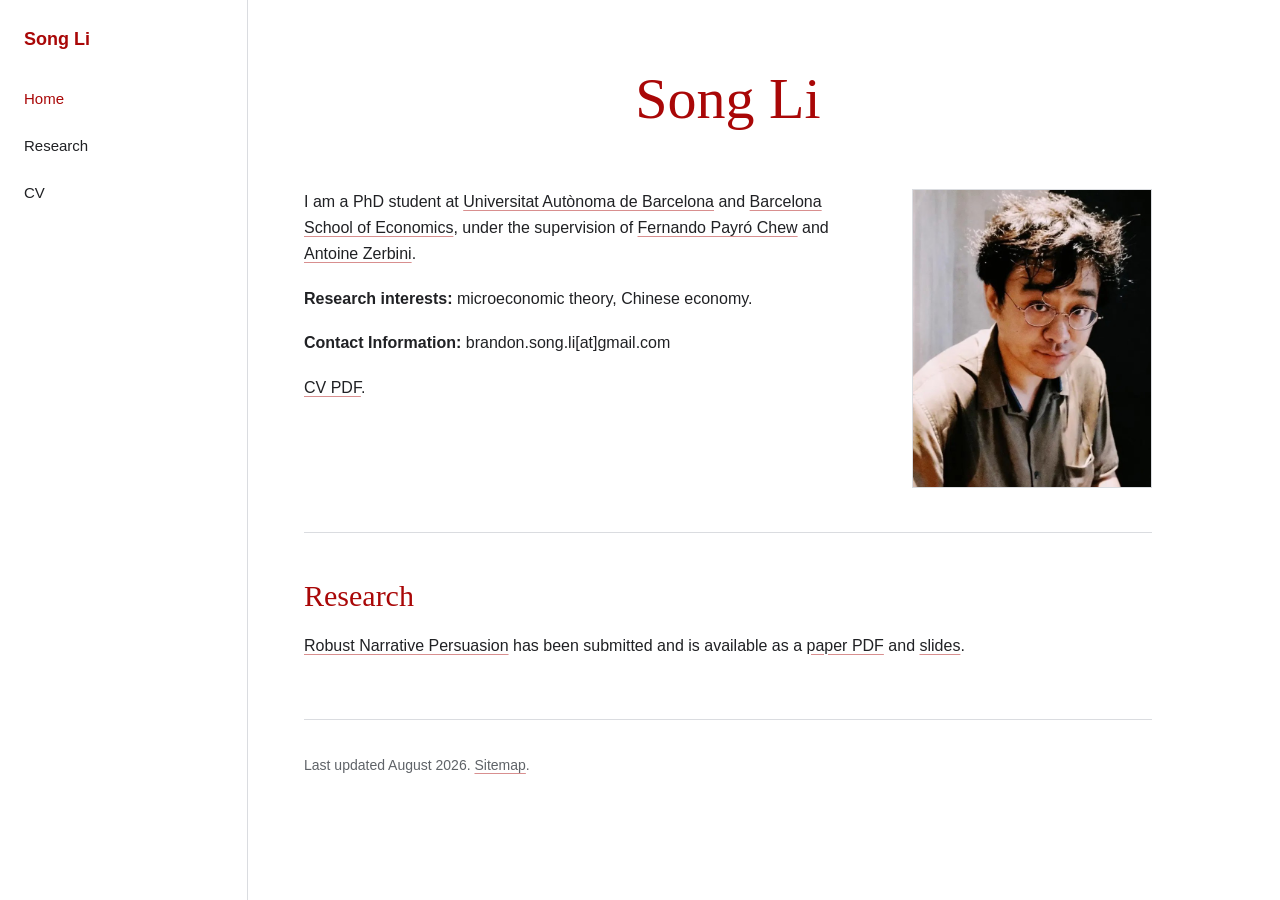
==== index.html @ fd22aeae "Correct accents in supervisor and university names" ====
<!doctype html>
<html lang="en">
<head>
  <meta charset="utf-8">
  <!-- Google tag (gtag.js) -->
  <script async src="https://www.googletagmanager.com/gtag/js?id=G-BRMDMRXZ8V"></script>
  <script>
    window.dataLayer = window.dataLayer || [];
    function gtag(){dataLayer.push(arguments);}
    gtag('js', new Date());

    gtag('config', 'G-BRMDMRXZ8V');
  </script>
  <meta name="viewport" content="width=device-width, initial-scale=1">
  <meta name="description" content="Song Li is an Economics PhD student at Universitat Autònoma de Barcelona and Barcelona School of Economics, working in microeconomic theory and the Chinese economy.">
  <link rel="canonical" href="https://songli-econ.github.io/">
  <title>Song Li | Economics PhD Student at UAB and BSE</title>
  <script type="application/ld+json">
  {
    "@context": "https://schema.org",
    "@graph": [
      {
        "@type": "WebSite",
        "@id": "https://songli-econ.github.io/#website",
        "url": "https://songli-econ.github.io/",
        "name": "Song Li"
      },
      {
        "@type": "ProfilePage",
        "@id": "https://songli-econ.github.io/#profile",
        "url": "https://songli-econ.github.io/",
        "name": "Song Li | Economics PhD Student at UAB and BSE",
        "dateModified": "2026-07-28",
        "isPartOf": {
          "@id": "https://songli-econ.github.io/#website"
        },
        "mainEntity": {
          "@id": "https://songli-econ.github.io/#person"
        },
        "mentions": [
          {
            "@id": "https://songli-econ.github.io/#fernando-payro-chew"
          },
          {
            "@id": "https://songli-econ.github.io/#antoine-zerbini"
          }
        ]
      },
      {
        "@type": "Person",
        "@id": "https://songli-econ.github.io/#person",
        "name": "Song Li",
        "url": "https://songli-econ.github.io/",
        "image": "https://songli-econ.github.io/images/song-li-portrait.jpg",
        "jobTitle": "PhD Student in Economics",
        "description": "Economics PhD student working in microeconomic theory and the Chinese economy.",
        "affiliation": [
          {
            "@type": "CollegeOrUniversity",
            "name": "Universitat Autònoma de Barcelona",
            "url": "https://www.uab.cat/"
          },
          {
            "@type": "CollegeOrUniversity",
            "name": "Barcelona School of Economics",
            "url": "https://bse.eu/"
          }
        ],
        "knowsAbout": [
          "Microeconomic theory",
          "Chinese economy"
        ]
      },
      {
        "@type": "Person",
        "@id": "https://songli-econ.github.io/#fernando-payro-chew",
        "name": "Fernando Payró Chew",
        "url": "https://sites.google.com/site/ferpayrochew/home?authuser=0"
      },
      {
        "@type": "Person",
        "@id": "https://songli-econ.github.io/#antoine-zerbini",
        "name": "Antoine Zerbini",
        "url": "https://antoinezerbini.com/"
      }
    ]
  }
  </script>
  <link rel="stylesheet" href="styles.css?v=20260726-2">
</head>
<body>
  <div class="site">
    <aside class="sidebar" aria-label="Site navigation">
      <p class="site-title">Song Li</p>
      <nav class="nav">
        <a class="active" href="/">Home</a>
        <a href="research.html">Research</a>
        <a href="cv.html">CV</a>
      </nav>
    </aside>

    <main>
      <header class="hero">
        <h1>Song Li</h1>
      </header>

      <div class="intro" aria-label="Profile">
        <div>
          <p>
            I am a PhD student at
            <a href="https://www.uab.cat/">Universitat Autònoma de Barcelona</a>
            and
            <a href="https://bse.eu/">Barcelona School of Economics</a>,
            under the supervision of
            <a href="https://sites.google.com/site/ferpayrochew/home?authuser=0">Fernando Payró Chew</a>
            and
            <a href="https://antoinezerbini.com/">Antoine Zerbini</a>.
          </p>
          <p>
            <span class="label">Research interests:</span>
            microeconomic theory, Chinese economy.
          </p>
          <p>
            <span class="label">Contact Information:</span>
            brandon.song.li[at]gmail.com
          </p>
          <p>
            <a href="cv/song-li-cv.pdf">CV PDF</a>.
          </p>
        </div>
        <img
          class="portrait"
          src="images/song-li-portrait.jpg"
          alt="Portrait of Song Li"
          width="640"
          height="800"
        >
      </div>

      <section>
        <h2>Research</h2>
        <p>
          <a href="papers/robust-narrative-persuasion.html">Robust Narrative Persuasion</a>
          has been submitted and is available as a
          <a href="papers/robust-narrative-persuasion-draft.pdf">paper PDF</a>
          and
          <a href="papers/robust-narrative-persuasion-slides.pdf">slides</a>.
        </p>
      </section>

      <footer class="footer">
        Last updated August 2026. <a href="sitemap.html">Sitemap</a>.
      </footer>
    </main>
  </div>
</body>
</html>
---- styles.css ----
:root {
  --accent: #a90707;
  --ink: #202124;
  --muted: #5f6368;
  --line: #dadce0;
  --paper: #ffffff;
  --soft: #f8f9fa;
  --nav-width: 248px;
}

* {
  box-sizing: border-box;
}

html {
  scroll-behavior: smooth;
}

body {
  margin: 0;
  background: var(--paper);
  color: var(--ink);
  font-family: "Open Sans", Arial, Helvetica, sans-serif;
  font-size: 16px;
  line-height: 1.65;
}

a {
  color: inherit;
  text-decoration-color: rgba(169, 7, 7, 0.45);
  text-underline-offset: 3px;
}

a:hover,
a:focus {
  color: var(--accent);
  text-decoration-color: var(--accent);
}

.site {
  min-height: 100vh;
  display: grid;
  grid-template-columns: var(--nav-width) minmax(0, 1fr);
}

.sidebar {
  position: sticky;
  top: 0;
  height: 100vh;
  border-right: 1px solid var(--line);
  padding: 28px 24px;
  background: var(--paper);
}

.site-title {
  margin: 0 0 28px;
  font-size: 18px;
  font-weight: 700;
  line-height: 1.3;
  color: var(--accent);
}

.nav {
  display: flex;
  flex-direction: column;
  gap: 6px;
}

.nav a {
  display: block;
  padding: 8px 0;
  color: var(--ink);
  text-decoration: none;
  font-size: 15px;
}

.nav a:hover,
.nav a:focus,
.nav a.active {
  color: var(--accent);
}

main {
  width: min(960px, 100%);
  padding: 56px 56px 80px;
}

.hero {
  padding: 10px 0 34px;
  text-align: center;
}

h1 {
  margin: 0;
  color: var(--accent);
  font-family: Georgia, "Times New Roman", serif;
  font-size: clamp(36px, 6vw, 58px);
  font-weight: 400;
  line-height: 1.15;
}

.intro {
  display: grid;
  grid-template-columns: minmax(0, 1.45fr) minmax(220px, 0.75fr);
  gap: 42px;
  align-items: start;
  padding: 22px 0 44px;
  border-bottom: 1px solid var(--line);
}

.intro p {
  margin: 0 0 18px;
}

.label {
  font-weight: 700;
}

.portrait {
  display: block;
  width: min(100%, 240px);
  height: auto;
  justify-self: end;
  border: 1px solid var(--line);
}

section {
  padding: 44px 0;
  border-bottom: 1px solid var(--line);
}

section:last-child {
  border-bottom: 0;
}

h2 {
  margin: 0 0 18px;
  color: var(--accent);
  font-family: Georgia, "Times New Roman", serif;
  font-size: 30px;
  font-weight: 400;
  line-height: 1.25;
}

.subsection-title {
  margin: 24px 0 8px;
  font-size: 17px;
  font-weight: 700;
  line-height: 1.35;
}

p {
  margin: 0 0 16px;
}

ul {
  margin: 0;
  padding-left: 20px;
}

li + li {
  margin-top: 10px;
}

.paper-list {
  list-style: none;
  padding: 0;
}

.paper-list li {
  padding: 18px 0;
  border-top: 1px solid var(--line);
}

.paper-list li:first-child {
  border-top: 0;
  padding-top: 0;
}

.paper-title {
  font-weight: 700;
}

.paper-meta {
  margin-top: 4px;
  color: var(--muted);
  font-size: 15px;
}

.paper-abstract {
  margin-top: 10px;
  max-width: 780px;
}

.paper-abstract-label {
  font-weight: 700;
}

.footer {
  padding-top: 34px;
  color: var(--muted);
  font-size: 14px;
}

@media (max-width: 760px) {
  .site {
    display: block;
  }

  .sidebar {
    position: static;
    height: auto;
    padding: 18px 24px;
    border-right: 0;
    border-bottom: 1px solid var(--line);
  }

  .site-title {
    margin-bottom: 10px;
  }

  .nav {
    flex-direction: row;
    flex-wrap: wrap;
    gap: 4px 18px;
  }

  .nav a {
    padding: 4px 0;
  }

  main {
    padding: 36px 24px 56px;
  }

  .intro {
    grid-template-columns: 1fr;
    gap: 28px;
  }

  .portrait {
    width: min(100%, 220px);
    justify-self: start;
  }
}
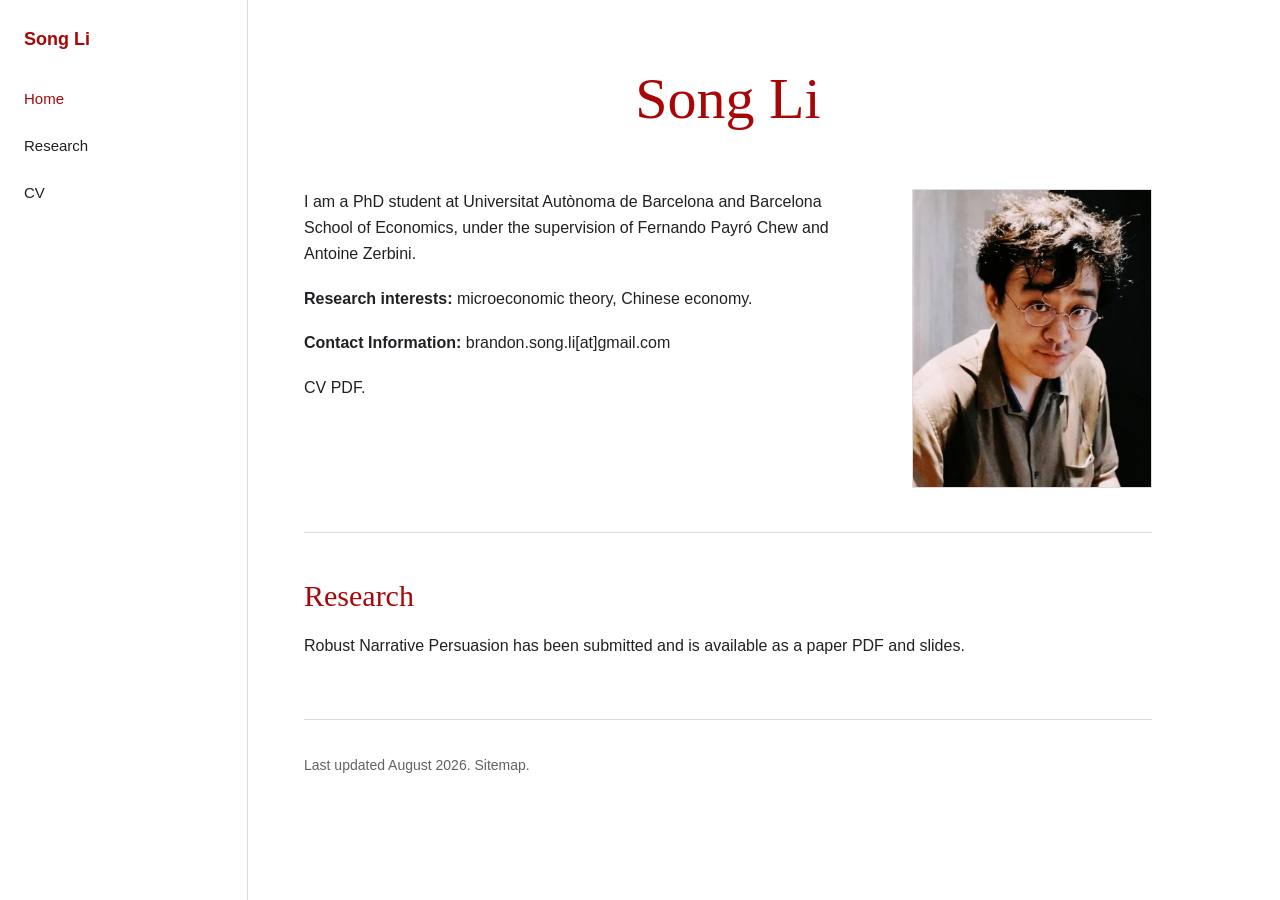
==== commit c926a503: "Keep stylesheet URL stable" ====
--- a/index.html
+++ b/index.html
@@ -86,7 +86,7 @@
     ]
   }
   </script>
-  <link rel="stylesheet" href="styles.css?v=20260726-2">
+  <link rel="stylesheet" href="styles.css">
 </head>
 <body>
   <div class="site">
--- a/styles.css
+++ b/styles.css
@@ -27,14 +27,12 @@
 
 a {
   color: inherit;
-  text-decoration-color: rgba(169, 7, 7, 0.45);
-  text-underline-offset: 3px;
+  text-decoration: none;
 }
 
 a:hover,
 a:focus {
   color: var(--accent);
-  text-decoration-color: var(--accent);
 }
 
 .site {
@@ -143,9 +141,23 @@
 }
 
 .subsection-title {
-  margin: 24px 0 8px;
-  font-size: 17px;
-  font-weight: 700;
+  margin: 42px 0 16px;
+  color: var(--ink);
+  font-family: Georgia, "Times New Roman", serif;
+  font-size: 24px;
+  font-weight: 400;
+  line-height: 1.25;
+}
+
+.research-index > .subsection-title:first-of-type {
+  margin-top: 30px;
+}
+
+.subgroup-title {
+  margin: 0 0 12px;
+  color: var(--muted);
+  font-size: 15px;
+  font-weight: 600;
   line-height: 1.35;
 }
 
@@ -165,26 +177,65 @@
 .paper-list {
   list-style: none;
   padding: 0;
+  display: grid;
+  gap: 22px;
 }
 
 .paper-list li {
-  padding: 18px 0;
-  border-top: 1px solid var(--line);
+  padding: 0;
+  border: 0;
 }
 
 .paper-list li:first-child {
-  border-top: 0;
-  padding-top: 0;
+  padding: 0;
+}
+
+.paper-list li + li {
+  margin-top: 0;
+}
+
+.subgroup-list {
+  margin-left: 18px;
 }
 
 .paper-title {
-  font-weight: 700;
+  font-size: 16px;
+  font-weight: 400;
+  line-height: 1.45;
+}
+
+.paper-title a {
+  color: var(--ink);
+}
+
+.paper-title a:hover,
+.paper-title a:focus {
+  color: var(--accent);
 }
 
 .paper-meta {
-  margin-top: 4px;
+  margin-top: 3px;
   color: var(--muted);
   font-size: 15px;
+  line-height: 1.55;
+}
+
+.paper-resources {
+  display: flex;
+  flex-wrap: wrap;
+  gap: 14px;
+  margin: 16px 0 20px;
+  font-size: 15px;
+  font-weight: 600;
+}
+
+.paper-resources a {
+  color: var(--ink);
+}
+
+.paper-resources a:hover,
+.paper-resources a:focus {
+  color: var(--accent);
 }
 
 .paper-abstract {
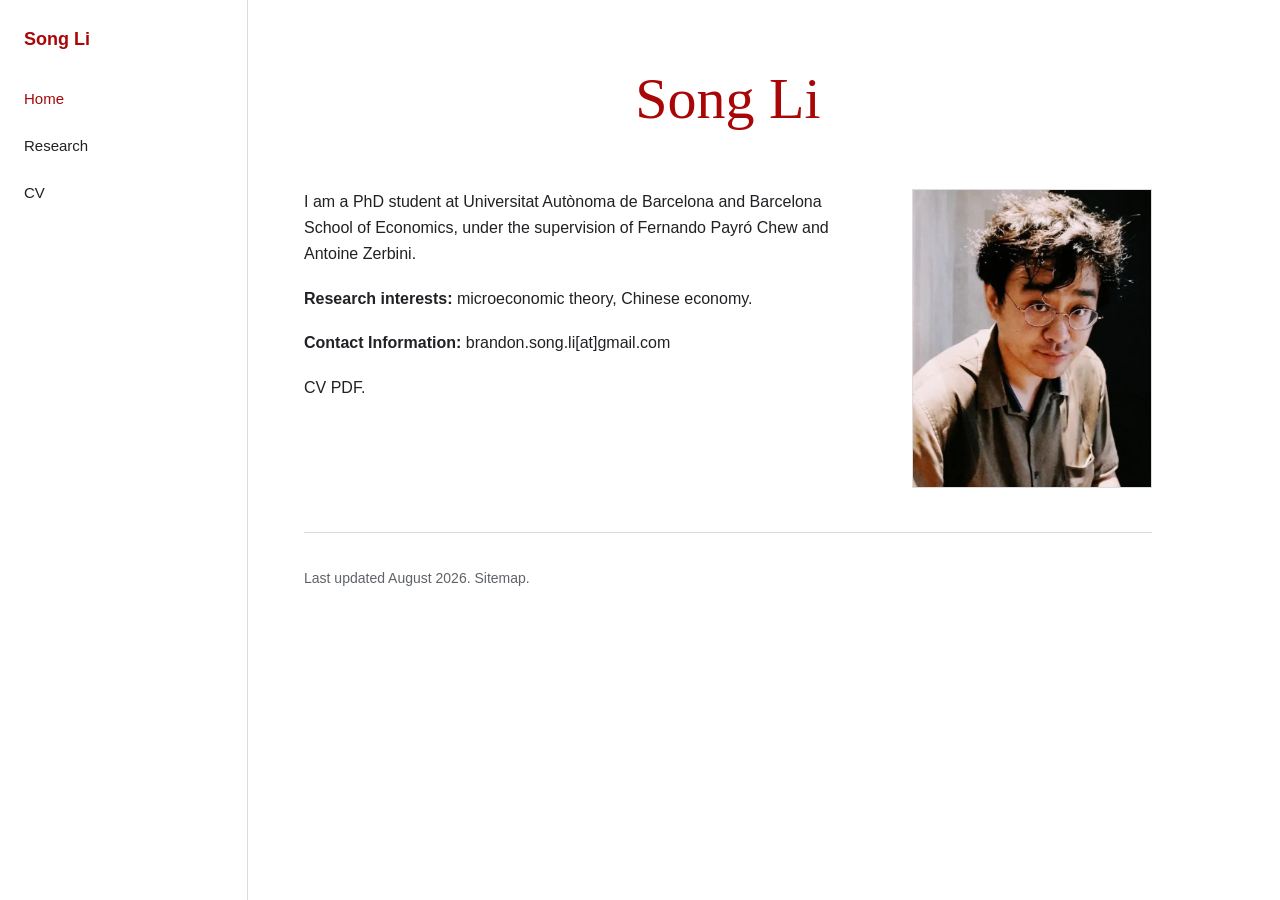
==== commit 85330b85: "Remove research summary from home page" ====
--- a/index.html
+++ b/index.html
@@ -137,17 +137,6 @@
         >
       </div>
 
-      <section>
-        <h2>Research</h2>
-        <p>
-          <a href="papers/robust-narrative-persuasion.html">Robust Narrative Persuasion</a>
-          has been submitted and is available as a
-          <a href="papers/robust-narrative-persuasion-draft.pdf">paper PDF</a>
-          and
-          <a href="papers/robust-narrative-persuasion-slides.pdf">slides</a>.
-        </p>
-      </section>
-
       <footer class="footer">
         Last updated August 2026. <a href="sitemap.html">Sitemap</a>.
       </footer>
--- a/styles.css
+++ b/styles.css
@@ -199,13 +199,16 @@
 }
 
 .paper-title {
+  font-family: "Helvetica Neue", Arial, Helvetica, sans-serif;
   font-size: 16px;
-  font-weight: 400;
+  font-weight: 300;
+  font-synthesis: none;
   line-height: 1.45;
 }
 
 .paper-title a {
   color: var(--ink);
+  font-weight: 300;
 }
 
 .paper-title a:hover,
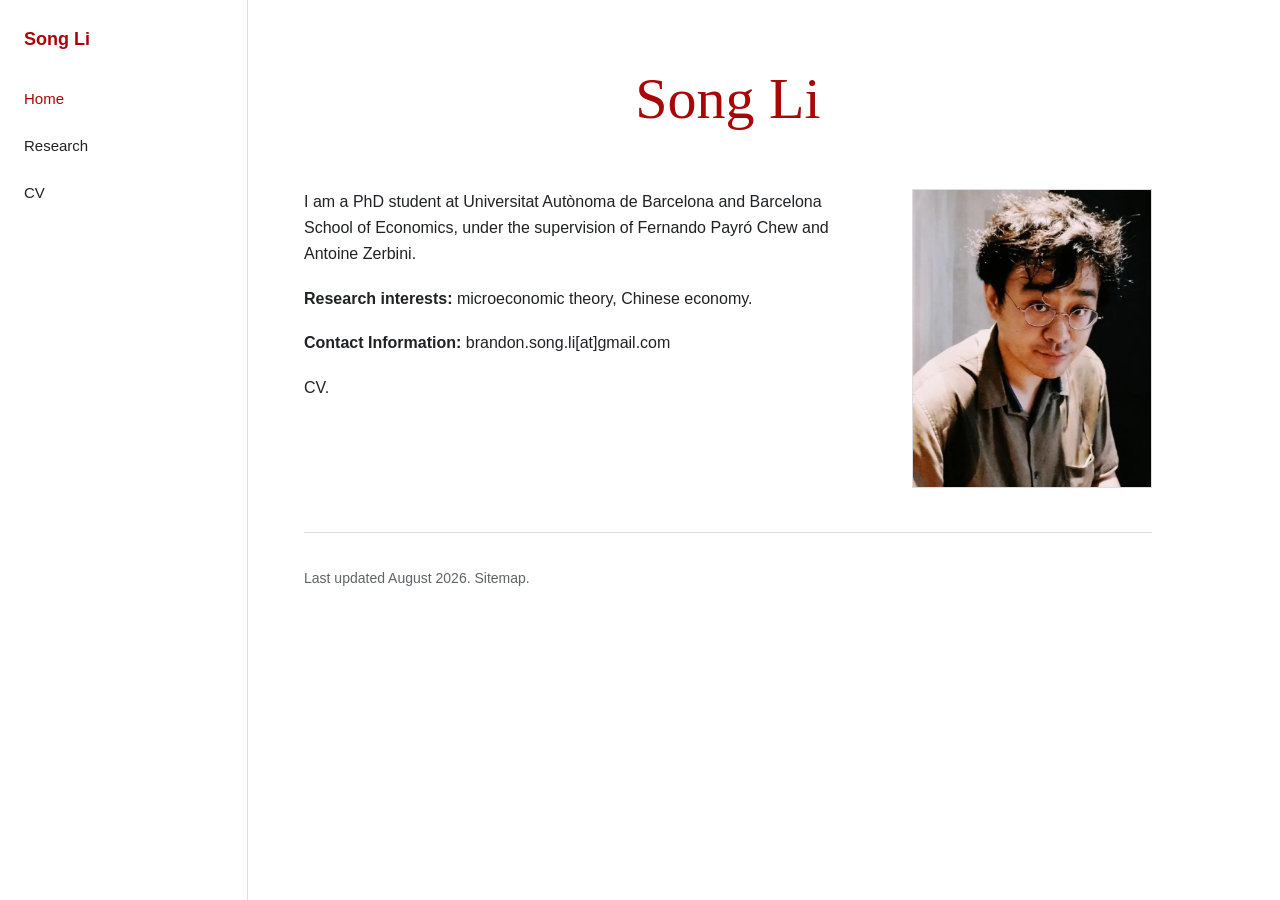
==== commit dc7db62a: "Simplify CV and paper link labels" ====
--- a/index.html
+++ b/index.html
@@ -125,7 +125,7 @@
             brandon.song.li[at]gmail.com
           </p>
           <p>
-            <a href="cv/song-li-cv.pdf">CV PDF</a>.
+            <a href="cv/song-li-cv.pdf">CV</a>.
           </p>
         </div>
         <img
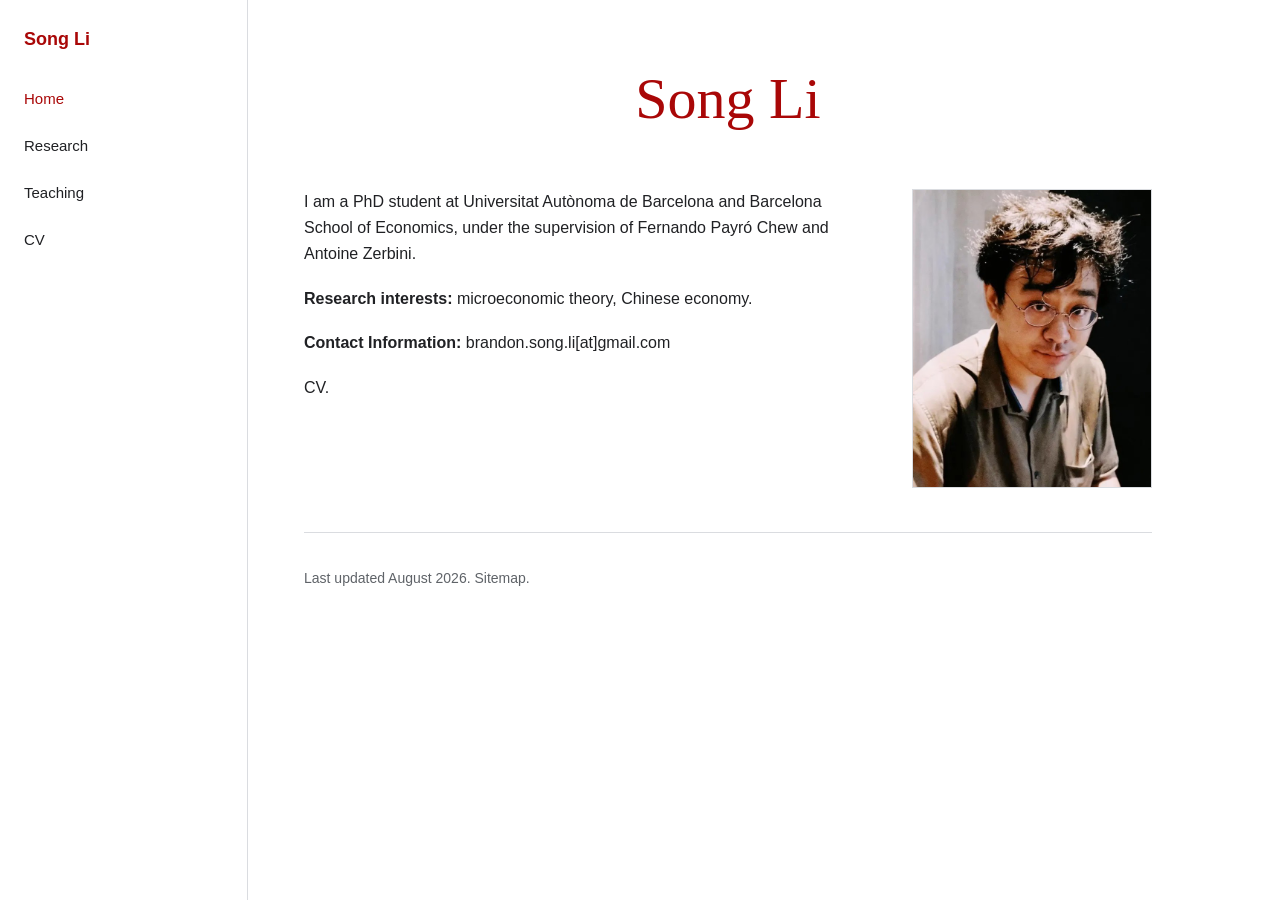
==== commit 14243cf4: "Add 2026-2027 teaching materials" ====
--- a/index.html
+++ b/index.html
@@ -95,6 +95,7 @@
       <nav class="nav">
         <a class="active" href="/">Home</a>
         <a href="research.html">Research</a>
+        <a href="teaching.html">Teaching</a>
         <a href="cv.html">CV</a>
       </nav>
     </aside>
--- a/styles.css
+++ b/styles.css
@@ -250,6 +250,51 @@
   font-weight: 700;
 }
 
+.teaching-index > .subsection-title {
+  margin-top: 30px;
+  margin-bottom: 4px;
+}
+
+.course-year {
+  margin-bottom: 24px;
+  color: var(--muted);
+  font-size: 15px;
+}
+
+.teaching-materials {
+  width: min(720px, 100%);
+  margin: 0;
+  padding: 0;
+  list-style: none;
+  border-top: 1px solid var(--line);
+}
+
+.teaching-materials li {
+  display: grid;
+  grid-template-columns: 32px minmax(0, 1fr) auto;
+  gap: 14px;
+  align-items: baseline;
+  margin: 0;
+  padding: 14px 0;
+  border-bottom: 1px solid var(--line);
+}
+
+.teaching-materials a {
+  color: var(--ink);
+  font-weight: 400;
+}
+
+.teaching-materials a:hover,
+.teaching-materials a:focus {
+  color: var(--accent);
+}
+
+.material-number,
+.material-format {
+  color: var(--muted);
+  font-size: 13px;
+}
+
 .footer {
   padding-top: 34px;
   color: var(--muted);
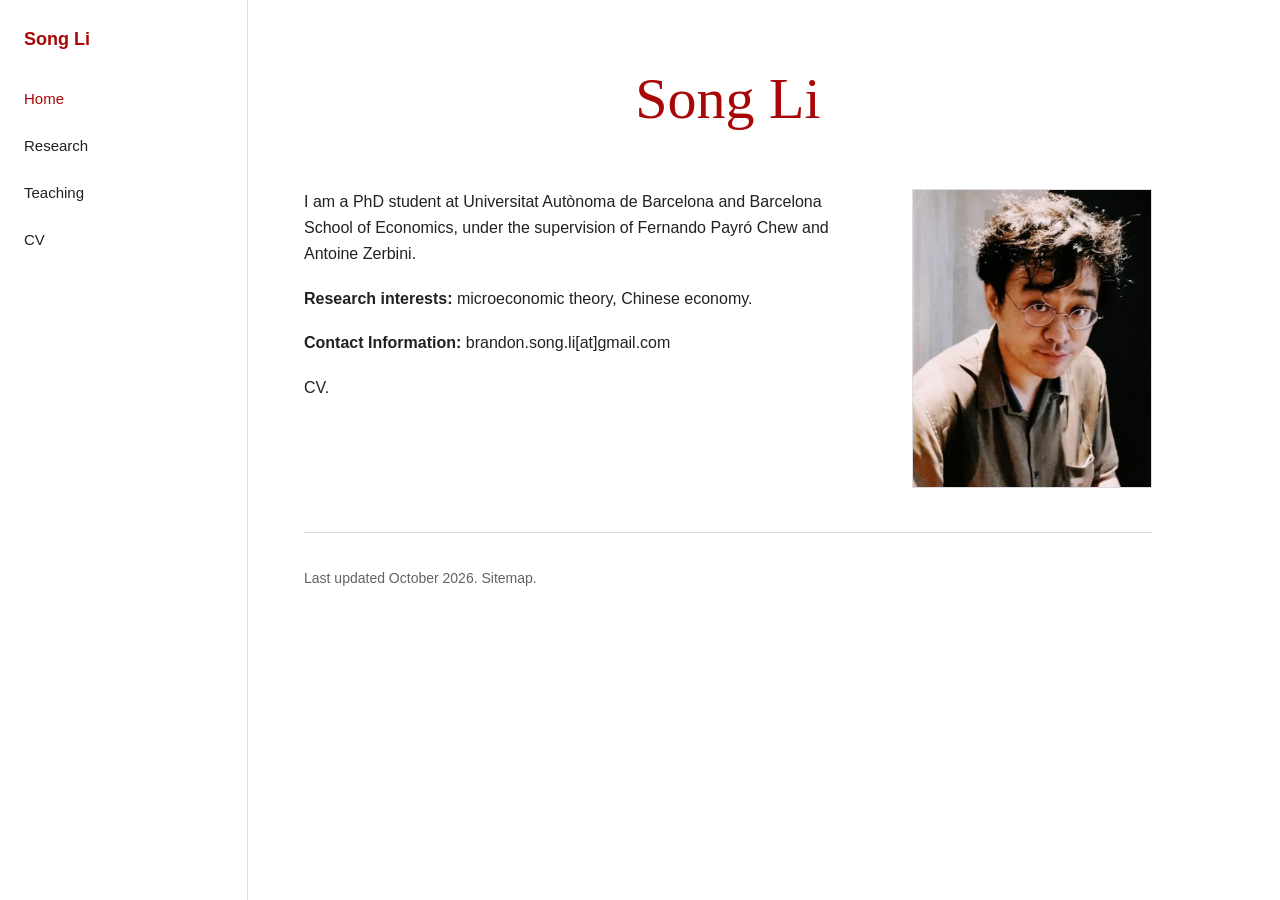
==== commit 1e94a32b: "Automatically synchronize profile modification dates" ====
--- a/index.html
+++ b/index.html
@@ -30,7 +30,7 @@
         "@id": "https://songli-econ.github.io/#profile",
         "url": "https://songli-econ.github.io/",
         "name": "Song Li | Economics PhD Student at UAB and BSE",
-        "dateModified": "2026-07-28",
+        "dateModified": "2026-10-31T08:02:49+01:00",
         "isPartOf": {
           "@id": "https://songli-econ.github.io/#website"
         },
@@ -139,7 +139,7 @@
       </div>
 
       <footer class="footer">
-        Last updated August 2026. <a href="sitemap.html">Sitemap</a>.
+        Last updated October 2026. <a href="sitemap.html">Sitemap</a>.
       </footer>
     </main>
   </div>
--- a/styles.css
+++ b/styles.css
@@ -261,6 +261,17 @@
   font-size: 15px;
 }
 
+.course-year a {
+  color: var(--muted);
+}
+
+.course-year a:hover,
+.course-year a:focus,
+.teaching-index .subsection-title a:hover,
+.teaching-index .subsection-title a:focus {
+  color: var(--accent);
+}
+
 .teaching-materials {
   width: min(720px, 100%);
   margin: 0;
@@ -271,7 +282,7 @@
 
 .teaching-materials li {
   display: grid;
-  grid-template-columns: 32px minmax(0, 1fr) auto;
+  grid-template-columns: 32px minmax(0, 1fr);
   gap: 14px;
   align-items: baseline;
   margin: 0;
@@ -289,8 +300,7 @@
   color: var(--accent);
 }
 
-.material-number,
-.material-format {
+.material-number {
   color: var(--muted);
   font-size: 13px;
 }
